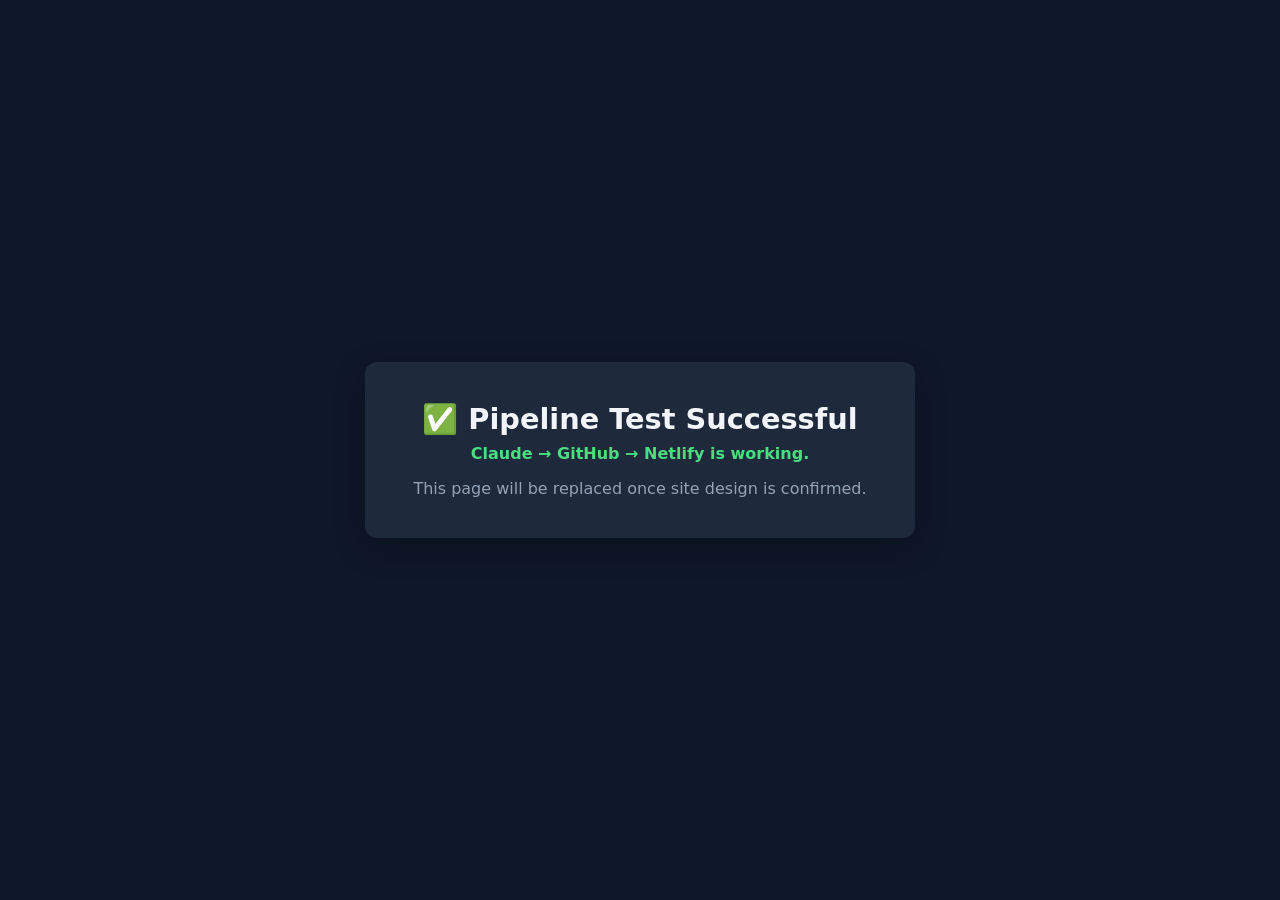
==== index.html @ cfba1f33 "Add pipeline test page" ====
<!DOCTYPE html>
<html lang="en">
<head>
  <meta charset="UTF-8">
  <meta name="viewport" content="width=device-width, initial-scale=1.0">
  <title>Teacher Resource Hub — Connection Test</title>
  <style>
    body {
      font-family: system-ui, -apple-system, sans-serif;
      background: #0f172a;
      color: #f1f5f9;
      display: flex;
      align-items: center;
      justify-content: center;
      height: 100vh;
      margin: 0;
      text-align: center;
    }
    .card {
      background: #1e293b;
      padding: 2.5rem 3rem;
      border-radius: 12px;
      box-shadow: 0 10px 30px rgba(0,0,0,0.3);
    }
    h1 { margin: 0 0 0.5rem; font-size: 1.8rem; }
    p { color: #94a3b8; margin: 0; }
    .status { color: #4ade80; font-weight: 600; }
  </style>
</head>
<body>
  <div class="card">
    <h1>✅ Pipeline Test Successful</h1>
    <p class="status">Claude → GitHub → Netlify is working.</p>
    <p style="margin-top: 1rem;">This page will be replaced once site design is confirmed.</p>
  </div>
</body>
</html>
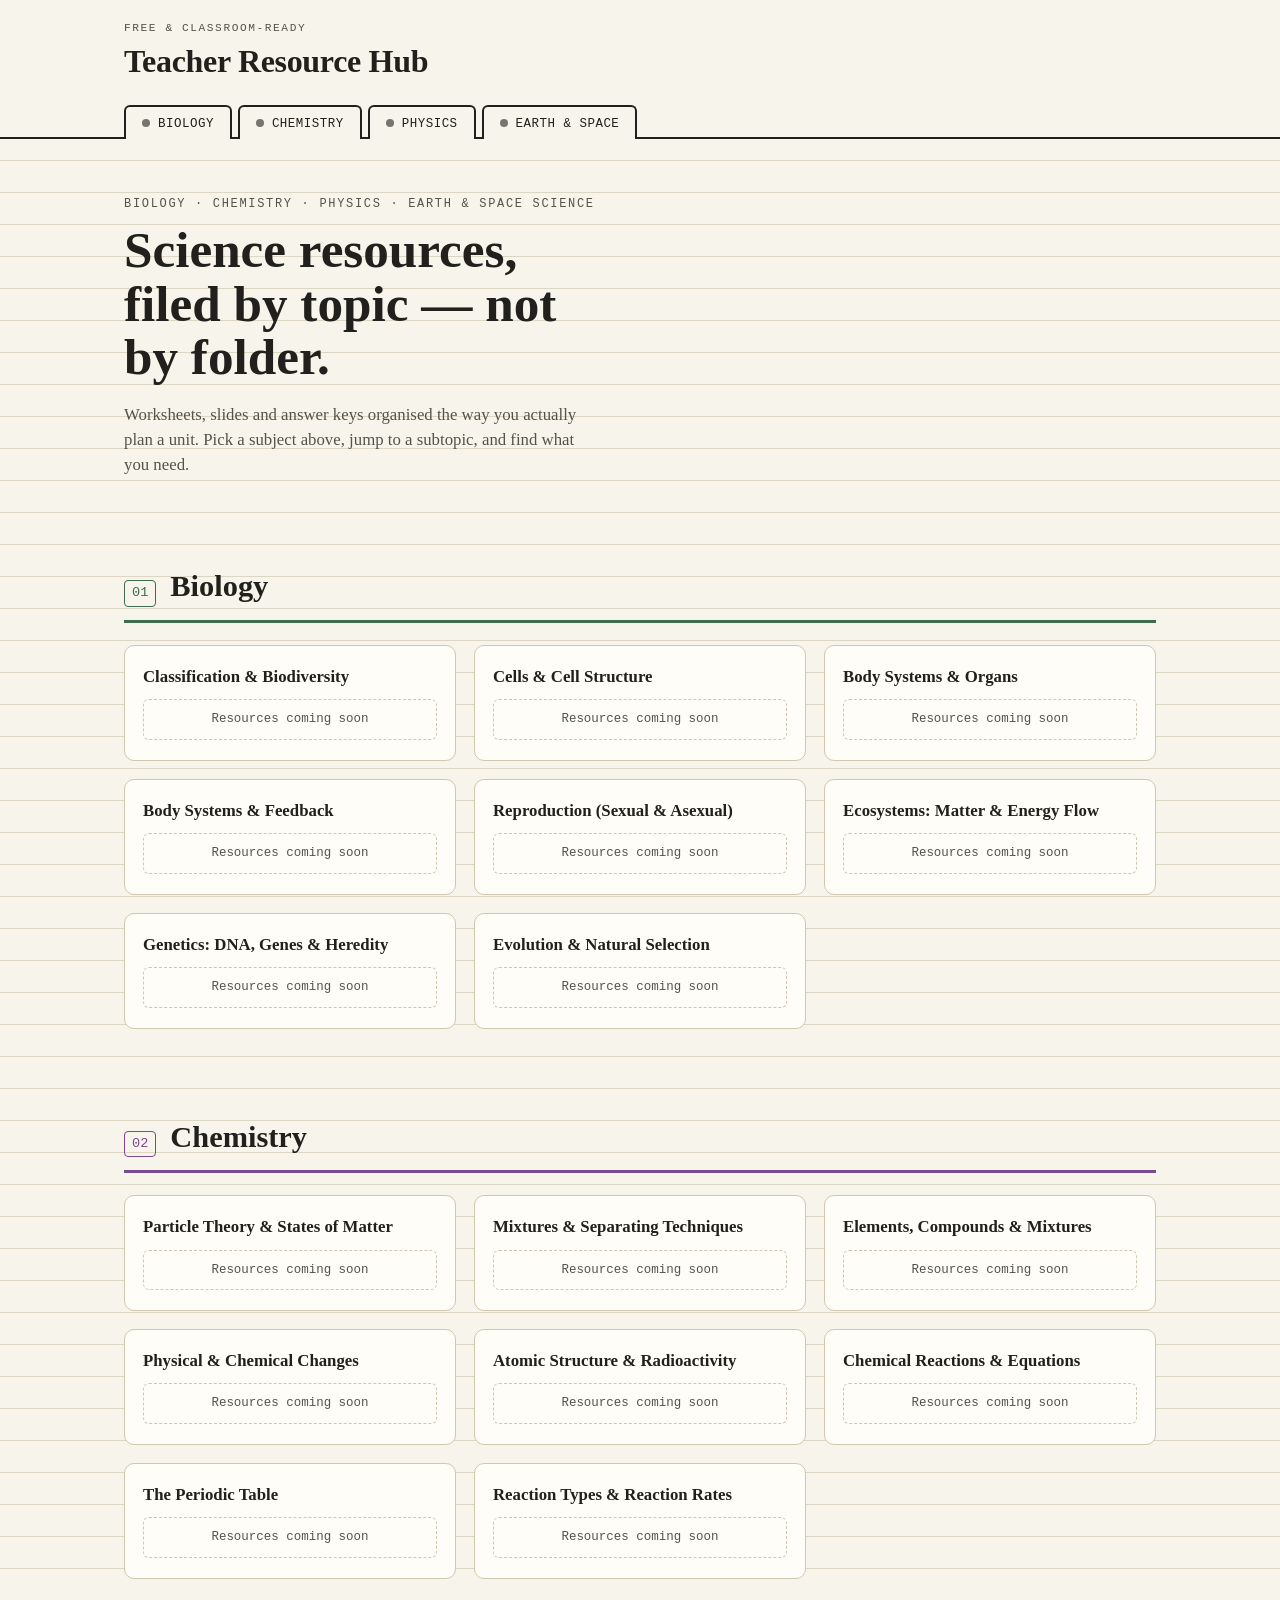
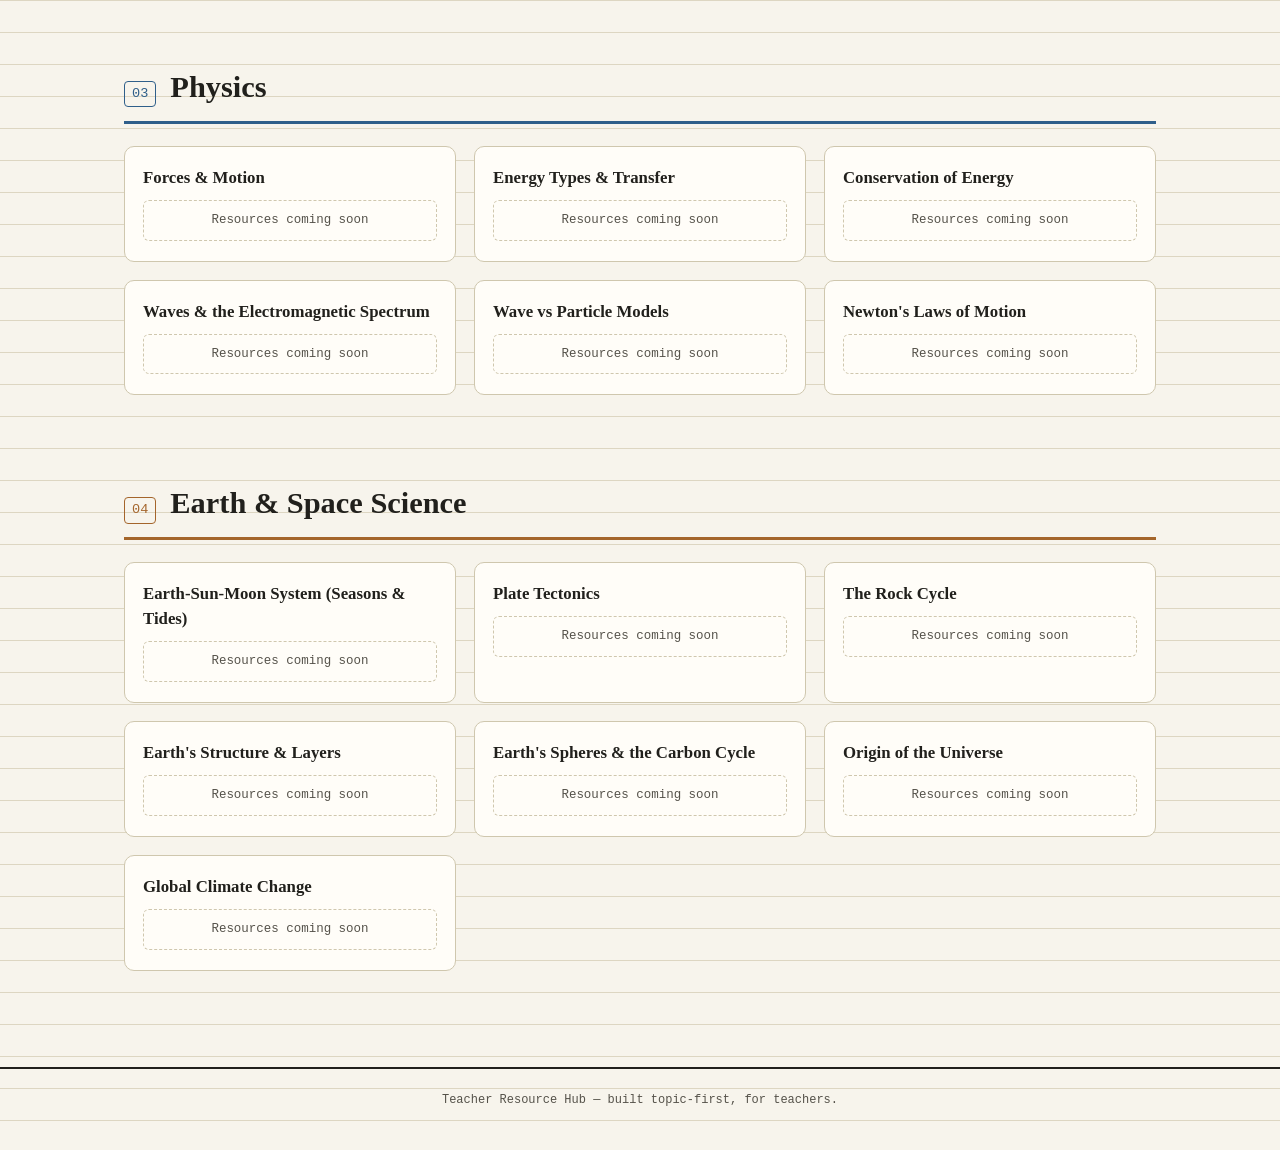
==== commit f3bcece4: "Site skeleton: subject nav + subtopic taxonomy" ====
--- a/index.html
+++ b/index.html
@@ -1,37 +1,451 @@
 <!DOCTYPE html>
 <html lang="en">
 <head>
-  <meta charset="UTF-8">
-  <meta name="viewport" content="width=device-width, initial-scale=1.0">
-  <title>Teacher Resource Hub — Connection Test</title>
-  <style>
-    body {
-      font-family: system-ui, -apple-system, sans-serif;
-      background: #0f172a;
-      color: #f1f5f9;
-      display: flex;
-      align-items: center;
-      justify-content: center;
-      height: 100vh;
-      margin: 0;
-      text-align: center;
-    }
-    .card {
-      background: #1e293b;
-      padding: 2.5rem 3rem;
-      border-radius: 12px;
-      box-shadow: 0 10px 30px rgba(0,0,0,0.3);
-    }
-    h1 { margin: 0 0 0.5rem; font-size: 1.8rem; }
-    p { color: #94a3b8; margin: 0; }
-    .status { color: #4ade80; font-weight: 600; }
-  </style>
+<meta charset="UTF-8">
+<meta name="viewport" content="width=device-width, initial-scale=1.0">
+<title>Teacher Resource Hub — Science</title>
+<meta name="description" content="Free, classroom-ready science resources organised by topic — Biology, Chemistry, Physics and Earth &amp; Space Science.">
+<style>
+
+  :root{
+    --paper: #f7f4ec;
+    --paper-line: #ddd6c2;
+    --ink: #21201c;
+    --ink-soft: #55524a;
+    --rule: #cfc7ae;
+
+    --bio: #3f6b4f;
+    --bio-tint: #e4ecdf;
+    --chem: #7a4a8f;
+    --chem-tint: #ece1f2;
+    --phys: #2f5f8a;
+    --phys-tint: #dfe9f2;
+    --earth: #a4652b;
+    --earth-tint: #f4e6d5;
+
+    --font-display: 'Source Serif 4', 'Iowan Old Style', Georgia, serif;
+    --font-body: 'Source Serif 4', Georgia, serif;
+    --font-mono: 'Space Mono', 'IBM Plex Mono', ui-monospace, monospace;
+  }
+
+  @import url('https://fonts.googleapis.com/css2?family=Source+Serif+4:opsz,wght@8..60,400;8..60,500;8..60,600;8..60,700&family=Space+Mono:wght@400;700&display=swap');
+
+  *{ box-sizing: border-box; }
+  html{ scroll-behavior: smooth; }
+
+  body{
+    margin:0;
+    background:
+      repeating-linear-gradient(var(--paper-line) 0 1px, transparent 1px 32px),
+      var(--paper);
+    color: var(--ink);
+    font-family: var(--font-body);
+    line-height: 1.5;
+  }
+
+  a{ color: inherit; }
+
+  /* ---------- header ---------- */
+  header.site{
+    position: sticky;
+    top: 0;
+    z-index: 50;
+    background: var(--paper);
+    border-bottom: 2px solid var(--ink);
+  }
+  .header-inner{
+    max-width: 1080px;
+    margin: 0 auto;
+    padding: 20px 24px 0;
+  }
+  .brand{
+    display:flex;
+    align-items: baseline;
+    justify-content: space-between;
+    gap: 16px;
+    flex-wrap: wrap;
+  }
+  .brand h1{
+    font-family: var(--font-display);
+    font-weight: 700;
+    font-size: clamp(1.5rem, 3vw, 2rem);
+    margin: 0;
+    letter-spacing: -0.01em;
+  }
+  .brand .kicker{
+    font-family: var(--font-mono);
+    font-size: 0.7rem;
+    letter-spacing: 0.14em;
+    text-transform: uppercase;
+    color: var(--ink-soft);
+  }
+
+  /* subject tabs — the signature element */
+  nav.subjects{
+    max-width: 1080px;
+    margin: 18px auto 0;
+    padding: 0 24px;
+    display: flex;
+    gap: 6px;
+    flex-wrap: wrap;
+  }
+  .tab{
+    font-family: var(--font-mono);
+    font-size: 0.78rem;
+    letter-spacing: 0.04em;
+    text-transform: uppercase;
+    border: 2px solid var(--ink);
+    border-bottom: none;
+    background: var(--paper);
+    color: var(--ink);
+    padding: 10px 16px 8px;
+    cursor: pointer;
+    border-radius: 6px 6px 0 0;
+    position: relative;
+    top: 2px;
+    transition: transform .15s ease, background .15s ease;
+  }
+  .tab:hover{ transform: translateY(-2px); }
+  .tab[aria-expanded="true"]{
+    background: var(--ink);
+    color: var(--paper);
+  }
+  .tab.bio[aria-expanded="true"]{ background: var(--bio); border-color: var(--bio); }
+  .tab.chem[aria-expanded="true"]{ background: var(--chem); border-color: var(--chem); }
+  .tab.phys[aria-expanded="true"]{ background: var(--phys); border-color: var(--phys); }
+  .tab.earth[aria-expanded="true"]{ background: var(--earth); border-color: var(--earth); }
+
+  .tab .dot{
+    display:inline-block;
+    width: 8px; height: 8px;
+    border-radius: 50%;
+    margin-right: 8px;
+    background: currentColor;
+    opacity: .6;
+  }
+
+  /* dropdown panels */
+  .panel{
+    display: none;
+    border-top: 2px solid var(--ink);
+    background: var(--paper);
+  }
+  .panel.open{ display: block; }
+  .panel-inner{
+    max-width: 1080px;
+    margin: 0 auto;
+    padding: 18px 24px 26px;
+  }
+  .subtopic-links{
+    display: flex;
+    flex-wrap: wrap;
+    gap: 8px 10px;
+    list-style: none;
+    margin: 0;
+    padding: 0;
+  }
+  .subtopic-links a{
+    display: inline-block;
+    text-decoration: none;
+    font-size: 0.92rem;
+    padding: 6px 12px;
+    border: 1px solid var(--rule);
+    border-radius: 999px;
+    background: #fff;
+  }
+  .subtopic-links a:hover{ border-color: var(--ink); }
+
+  /* ---------- hero ---------- */
+  .hero{
+    max-width: 1080px;
+    margin: 0 auto;
+    padding: 56px 24px 40px;
+  }
+  .hero .eyebrow{
+    font-family: var(--font-mono);
+    font-size: 0.75rem;
+    letter-spacing: 0.14em;
+    text-transform: uppercase;
+    color: var(--ink-soft);
+    margin-bottom: 10px;
+  }
+  .hero h2{
+    font-family: var(--font-display);
+    font-weight: 600;
+    font-size: clamp(2rem, 5vw, 3.2rem);
+    line-height: 1.05;
+    margin: 0 0 18px;
+    max-width: 18ch;
+  }
+  .hero p{
+    max-width: 56ch;
+    color: var(--ink-soft);
+    font-size: 1.05rem;
+  }
+
+  /* ---------- subject sections ---------- */
+  section.subject{
+    max-width: 1080px;
+    margin: 0 auto;
+    padding: 30px 24px 10px;
+    scroll-margin-top: 140px;
+  }
+  .subject-head{
+    display:flex;
+    align-items: baseline;
+    gap: 14px;
+    border-bottom: 3px solid var(--line-color, var(--ink));
+    padding-bottom: 10px;
+    margin-bottom: 22px;
+  }
+  .subject-head .index{
+    font-family: var(--font-mono);
+    font-size: 0.85rem;
+    color: var(--line-color, var(--ink));
+    border: 1px solid var(--line-color, var(--ink));
+    border-radius: 4px;
+    padding: 2px 7px;
+  }
+  .subject-head h3{
+    font-family: var(--font-display);
+    font-size: 1.9rem;
+    margin: 0;
+  }
+
+  #biology .subject-head{ --line-color: var(--bio); }
+  #chemistry .subject-head{ --line-color: var(--chem); }
+  #physics .subject-head{ --line-color: var(--phys); }
+  #earth-space .subject-head{ --line-color: var(--earth); }
+
+  .subtopic-grid{
+    display: grid;
+    grid-template-columns: repeat(auto-fill, minmax(260px, 1fr));
+    gap: 18px;
+    margin-bottom: 46px;
+  }
+  .subtopic-card{
+    scroll-margin-top: 140px;
+    border: 1px solid var(--rule);
+    border-radius: 10px;
+    background: #fffdf8;
+    padding: 18px 18px 20px;
+  }
+  .subtopic-card h4{
+    font-family: var(--font-body);
+    font-weight: 600;
+    font-size: 1.05rem;
+    margin: 0 0 10px;
+  }
+  .empty-state{
+    font-family: var(--font-mono);
+    font-size: 0.78rem;
+    color: var(--ink-soft);
+    border: 1px dashed var(--rule);
+    border-radius: 6px;
+    padding: 10px 12px;
+    text-align: center;
+  }
+
+  /* ---------- footer ---------- */
+  footer{
+    border-top: 2px solid var(--ink);
+    margin-top: 40px;
+    padding: 22px 24px 40px;
+    text-align: center;
+    font-family: var(--font-mono);
+    font-size: 0.75rem;
+    color: var(--ink-soft);
+  }
+
+  @media (prefers-reduced-motion: reduce){
+    html{ scroll-behavior: auto; }
+    .tab, .tab:hover{ transition: none; transform: none; }
+  }
+</style>
 </head>
 <body>
-  <div class="card">
-    <h1>✅ Pipeline Test Successful</h1>
-    <p class="status">Claude → GitHub → Netlify is working.</p>
-    <p style="margin-top: 1rem;">This page will be replaced once site design is confirmed.</p>
-  </div>
+
+<header class="site">
+  <div class="header-inner">
+    <div class="brand">
+      <div>
+        <div class="kicker">Free & classroom-ready</div>
+        <h1>Teacher Resource Hub</h1>
+      </div>
+    </div>
+  </div>
+
+  <nav class="subjects" aria-label="Subjects">
+    <button class="tab bio" aria-expanded="false" aria-controls="panel-biology" data-panel="panel-biology">
+      <span class="dot"></span>Biology
+    </button>
+    <button class="tab chem" aria-expanded="false" aria-controls="panel-chemistry" data-panel="panel-chemistry">
+      <span class="dot"></span>Chemistry
+    </button>
+    <button class="tab phys" aria-expanded="false" aria-controls="panel-physics" data-panel="panel-physics">
+      <span class="dot"></span>Physics
+    </button>
+    <button class="tab earth" aria-expanded="false" aria-controls="panel-earth-space" data-panel="panel-earth-space">
+      <span class="dot"></span>Earth &amp; Space
+    </button>
+  </nav>
+
+  <div class="panel" id="panel-biology">
+    <div class="panel-inner">
+      <ul class="subtopic-links">
+        <li><a href="#bio-classification">Classification &amp; Biodiversity</a></li>
+        <li><a href="#bio-cells">Cells &amp; Cell Structure</a></li>
+        <li><a href="#bio-body-organs">Body Systems &amp; Organs</a></li>
+        <li><a href="#bio-body-feedback">Body Systems &amp; Feedback</a></li>
+        <li><a href="#bio-reproduction">Reproduction (Sexual &amp; Asexual)</a></li>
+        <li><a href="#bio-ecosystems">Ecosystems: Matter &amp; Energy Flow</a></li>
+        <li><a href="#bio-genetics">Genetics: DNA, Genes &amp; Heredity</a></li>
+        <li><a href="#bio-evolution">Evolution &amp; Natural Selection</a></li>
+      </ul>
+    </div>
+  </div>
+
+  <div class="panel" id="panel-chemistry">
+    <div class="panel-inner">
+      <ul class="subtopic-links">
+        <li><a href="#chem-particle-theory">Particle Theory &amp; States of Matter</a></li>
+        <li><a href="#chem-mixtures">Mixtures &amp; Separating Techniques</a></li>
+        <li><a href="#chem-elements-compounds">Elements, Compounds &amp; Mixtures</a></li>
+        <li><a href="#chem-changes">Physical &amp; Chemical Changes</a></li>
+        <li><a href="#chem-atomic-structure">Atomic Structure &amp; Radioactivity</a></li>
+        <li><a href="#chem-reactions">Chemical Reactions &amp; Equations</a></li>
+        <li><a href="#chem-periodic-table">The Periodic Table</a></li>
+        <li><a href="#chem-reaction-types">Reaction Types &amp; Reaction Rates</a></li>
+      </ul>
+    </div>
+  </div>
+
+  <div class="panel" id="panel-physics">
+    <div class="panel-inner">
+      <ul class="subtopic-links">
+        <li><a href="#phys-forces-motion">Forces &amp; Motion</a></li>
+        <li><a href="#phys-energy-transfer">Energy Types &amp; Transfer</a></li>
+        <li><a href="#phys-energy-conservation">Conservation of Energy</a></li>
+        <li><a href="#phys-ems">Waves &amp; the Electromagnetic Spectrum</a></li>
+        <li><a href="#phys-wave-particle">Wave vs Particle Models</a></li>
+        <li><a href="#phys-newtons-laws">Newton's Laws of Motion</a></li>
+      </ul>
+    </div>
+  </div>
+
+  <div class="panel" id="panel-earth-space">
+    <div class="panel-inner">
+      <ul class="subtopic-links">
+        <li><a href="#earth-sun-moon">Earth-Sun-Moon System (Seasons &amp; Tides)</a></li>
+        <li><a href="#earth-tectonics">Plate Tectonics</a></li>
+        <li><a href="#earth-rock-cycle">The Rock Cycle</a></li>
+        <li><a href="#earth-structure">Earth's Structure &amp; Layers</a></li>
+        <li><a href="#earth-spheres-carbon">Earth's Spheres &amp; the Carbon Cycle</a></li>
+        <li><a href="#earth-universe">Origin of the Universe</a></li>
+        <li><a href="#earth-climate">Global Climate Change</a></li>
+      </ul>
+    </div>
+  </div>
+</header>
+
+<div class="hero">
+  <div class="eyebrow">Biology · Chemistry · Physics · Earth &amp; Space Science</div>
+  <h2>Science resources, filed by topic — not by folder.</h2>
+  <p>Worksheets, slides and answer keys organised the way you actually plan a unit. Pick a subject above, jump to a subtopic, and find what you need.</p>
+</div>
+
+<section class="subject" id="biology">
+  <div class="subject-head"><span class="index">01</span><h3>Biology</h3></div>
+  <div class="subtopic-grid">
+    <div class="subtopic-card" id="bio-classification"><h4>Classification &amp; Biodiversity</h4><div class="empty-state">Resources coming soon</div></div>
+    <div class="subtopic-card" id="bio-cells"><h4>Cells &amp; Cell Structure</h4><div class="empty-state">Resources coming soon</div></div>
+    <div class="subtopic-card" id="bio-body-organs"><h4>Body Systems &amp; Organs</h4><div class="empty-state">Resources coming soon</div></div>
+    <div class="subtopic-card" id="bio-body-feedback"><h4>Body Systems &amp; Feedback</h4><div class="empty-state">Resources coming soon</div></div>
+    <div class="subtopic-card" id="bio-reproduction"><h4>Reproduction (Sexual &amp; Asexual)</h4><div class="empty-state">Resources coming soon</div></div>
+    <div class="subtopic-card" id="bio-ecosystems"><h4>Ecosystems: Matter &amp; Energy Flow</h4><div class="empty-state">Resources coming soon</div></div>
+    <div class="subtopic-card" id="bio-genetics"><h4>Genetics: DNA, Genes &amp; Heredity</h4><div class="empty-state">Resources coming soon</div></div>
+    <div class="subtopic-card" id="bio-evolution"><h4>Evolution &amp; Natural Selection</h4><div class="empty-state">Resources coming soon</div></div>
+  </div>
+</section>
+
+<section class="subject" id="chemistry">
+  <div class="subject-head"><span class="index">02</span><h3>Chemistry</h3></div>
+  <div class="subtopic-grid">
+    <div class="subtopic-card" id="chem-particle-theory"><h4>Particle Theory &amp; States of Matter</h4><div class="empty-state">Resources coming soon</div></div>
+    <div class="subtopic-card" id="chem-mixtures"><h4>Mixtures &amp; Separating Techniques</h4><div class="empty-state">Resources coming soon</div></div>
+    <div class="subtopic-card" id="chem-elements-compounds"><h4>Elements, Compounds &amp; Mixtures</h4><div class="empty-state">Resources coming soon</div></div>
+    <div class="subtopic-card" id="chem-changes"><h4>Physical &amp; Chemical Changes</h4><div class="empty-state">Resources coming soon</div></div>
+    <div class="subtopic-card" id="chem-atomic-structure"><h4>Atomic Structure &amp; Radioactivity</h4><div class="empty-state">Resources coming soon</div></div>
+    <div class="subtopic-card" id="chem-reactions"><h4>Chemical Reactions &amp; Equations</h4><div class="empty-state">Resources coming soon</div></div>
+    <div class="subtopic-card" id="chem-periodic-table"><h4>The Periodic Table</h4><div class="empty-state">Resources coming soon</div></div>
+    <div class="subtopic-card" id="chem-reaction-types"><h4>Reaction Types &amp; Reaction Rates</h4><div class="empty-state">Resources coming soon</div></div>
+  </div>
+</section>
+
+<section class="subject" id="physics">
+  <div class="subject-head"><span class="index">03</span><h3>Physics</h3></div>
+  <div class="subtopic-grid">
+    <div class="subtopic-card" id="phys-forces-motion"><h4>Forces &amp; Motion</h4><div class="empty-state">Resources coming soon</div></div>
+    <div class="subtopic-card" id="phys-energy-transfer"><h4>Energy Types &amp; Transfer</h4><div class="empty-state">Resources coming soon</div></div>
+    <div class="subtopic-card" id="phys-energy-conservation"><h4>Conservation of Energy</h4><div class="empty-state">Resources coming soon</div></div>
+    <div class="subtopic-card" id="phys-ems"><h4>Waves &amp; the Electromagnetic Spectrum</h4><div class="empty-state">Resources coming soon</div></div>
+    <div class="subtopic-card" id="phys-wave-particle"><h4>Wave vs Particle Models</h4><div class="empty-state">Resources coming soon</div></div>
+    <div class="subtopic-card" id="phys-newtons-laws"><h4>Newton's Laws of Motion</h4><div class="empty-state">Resources coming soon</div></div>
+  </div>
+</section>
+
+<section class="subject" id="earth-space">
+  <div class="subject-head"><span class="index">04</span><h3>Earth &amp; Space Science</h3></div>
+  <div class="subtopic-grid">
+    <div class="subtopic-card" id="earth-sun-moon"><h4>Earth-Sun-Moon System (Seasons &amp; Tides)</h4><div class="empty-state">Resources coming soon</div></div>
+    <div class="subtopic-card" id="earth-tectonics"><h4>Plate Tectonics</h4><div class="empty-state">Resources coming soon</div></div>
+    <div class="subtopic-card" id="earth-rock-cycle"><h4>The Rock Cycle</h4><div class="empty-state">Resources coming soon</div></div>
+    <div class="subtopic-card" id="earth-structure"><h4>Earth's Structure &amp; Layers</h4><div class="empty-state">Resources coming soon</div></div>
+    <div class="subtopic-card" id="earth-spheres-carbon"><h4>Earth's Spheres &amp; the Carbon Cycle</h4><div class="empty-state">Resources coming soon</div></div>
+    <div class="subtopic-card" id="earth-universe"><h4>Origin of the Universe</h4><div class="empty-state">Resources coming soon</div></div>
+    <div class="subtopic-card" id="earth-climate"><h4>Global Climate Change</h4><div class="empty-state">Resources coming soon</div></div>
+  </div>
+</section>
+
+<footer>
+  Teacher Resource Hub — built topic-first, for teachers.
+</footer>
+
+<script>
+  const tabs = document.querySelectorAll('.tab');
+  tabs.forEach(tab => {
+    tab.addEventListener('click', () => {
+      const panelId = tab.getAttribute('data-panel');
+      const panel = document.getElementById(panelId);
+      const isOpen = panel.classList.contains('open');
+
+      // close all
+      document.querySelectorAll('.panel').forEach(p => p.classList.remove('open'));
+      tabs.forEach(t => t.setAttribute('aria-expanded', 'false'));
+
+      if (!isOpen){
+        panel.classList.add('open');
+        tab.setAttribute('aria-expanded', 'true');
+      }
+    });
+  });
+
+  // close panel after clicking a subtopic link (jump to section)
+  document.querySelectorAll('.subtopic-links a').forEach(link => {
+    link.addEventListener('click', () => {
+      document.querySelectorAll('.panel').forEach(p => p.classList.remove('open'));
+      tabs.forEach(t => t.setAttribute('aria-expanded', 'false'));
+    });
+  });
+
+  // click outside to close
+  document.addEventListener('click', (e) => {
+    if (!e.target.closest('nav.subjects') && !e.target.closest('.panel')){
+      document.querySelectorAll('.panel').forEach(p => p.classList.remove('open'));
+      tabs.forEach(t => t.setAttribute('aria-expanded', 'false'));
+    }
+  });
+</script>
+
 </body>
 </html>
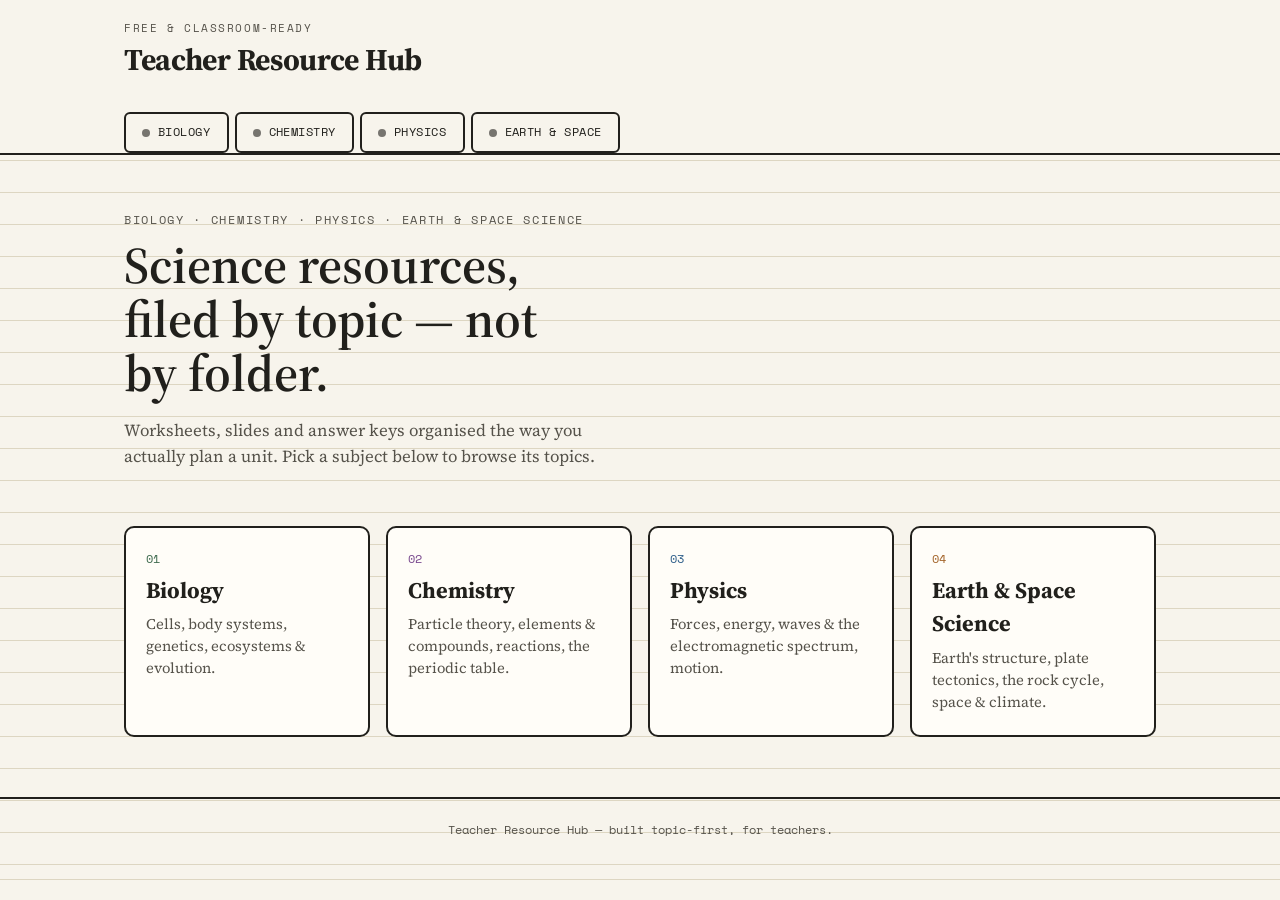
==== commit 80e546d0: "Homepage: link to subject pages instead of inline sections" ====
--- a/index.html
+++ b/index.html
@@ -5,447 +5,59 @@
 <meta name="viewport" content="width=device-width, initial-scale=1.0">
 <title>Teacher Resource Hub — Science</title>
 <meta name="description" content="Free, classroom-ready science resources organised by topic — Biology, Chemistry, Physics and Earth &amp; Space Science.">
-<style>
-
-  :root{
-    --paper: #f7f4ec;
-    --paper-line: #ddd6c2;
-    --ink: #21201c;
-    --ink-soft: #55524a;
-    --rule: #cfc7ae;
-
-    --bio: #3f6b4f;
-    --bio-tint: #e4ecdf;
-    --chem: #7a4a8f;
-    --chem-tint: #ece1f2;
-    --phys: #2f5f8a;
-    --phys-tint: #dfe9f2;
-    --earth: #a4652b;
-    --earth-tint: #f4e6d5;
-
-    --font-display: 'Source Serif 4', 'Iowan Old Style', Georgia, serif;
-    --font-body: 'Source Serif 4', Georgia, serif;
-    --font-mono: 'Space Mono', 'IBM Plex Mono', ui-monospace, monospace;
-  }
-
-  @import url('https://fonts.googleapis.com/css2?family=Source+Serif+4:opsz,wght@8..60,400;8..60,500;8..60,600;8..60,700&family=Space+Mono:wght@400;700&display=swap');
-
-  *{ box-sizing: border-box; }
-  html{ scroll-behavior: smooth; }
-
-  body{
-    margin:0;
-    background:
-      repeating-linear-gradient(var(--paper-line) 0 1px, transparent 1px 32px),
-      var(--paper);
-    color: var(--ink);
-    font-family: var(--font-body);
-    line-height: 1.5;
-  }
-
-  a{ color: inherit; }
-
-  /* ---------- header ---------- */
-  header.site{
-    position: sticky;
-    top: 0;
-    z-index: 50;
-    background: var(--paper);
-    border-bottom: 2px solid var(--ink);
-  }
-  .header-inner{
-    max-width: 1080px;
-    margin: 0 auto;
-    padding: 20px 24px 0;
-  }
-  .brand{
-    display:flex;
-    align-items: baseline;
-    justify-content: space-between;
-    gap: 16px;
-    flex-wrap: wrap;
-  }
-  .brand h1{
-    font-family: var(--font-display);
-    font-weight: 700;
-    font-size: clamp(1.5rem, 3vw, 2rem);
-    margin: 0;
-    letter-spacing: -0.01em;
-  }
-  .brand .kicker{
-    font-family: var(--font-mono);
-    font-size: 0.7rem;
-    letter-spacing: 0.14em;
-    text-transform: uppercase;
-    color: var(--ink-soft);
-  }
-
-  /* subject tabs — the signature element */
-  nav.subjects{
-    max-width: 1080px;
-    margin: 18px auto 0;
-    padding: 0 24px;
-    display: flex;
-    gap: 6px;
-    flex-wrap: wrap;
-  }
-  .tab{
-    font-family: var(--font-mono);
-    font-size: 0.78rem;
-    letter-spacing: 0.04em;
-    text-transform: uppercase;
-    border: 2px solid var(--ink);
-    border-bottom: none;
-    background: var(--paper);
-    color: var(--ink);
-    padding: 10px 16px 8px;
-    cursor: pointer;
-    border-radius: 6px 6px 0 0;
-    position: relative;
-    top: 2px;
-    transition: transform .15s ease, background .15s ease;
-  }
-  .tab:hover{ transform: translateY(-2px); }
-  .tab[aria-expanded="true"]{
-    background: var(--ink);
-    color: var(--paper);
-  }
-  .tab.bio[aria-expanded="true"]{ background: var(--bio); border-color: var(--bio); }
-  .tab.chem[aria-expanded="true"]{ background: var(--chem); border-color: var(--chem); }
-  .tab.phys[aria-expanded="true"]{ background: var(--phys); border-color: var(--phys); }
-  .tab.earth[aria-expanded="true"]{ background: var(--earth); border-color: var(--earth); }
-
-  .tab .dot{
-    display:inline-block;
-    width: 8px; height: 8px;
-    border-radius: 50%;
-    margin-right: 8px;
-    background: currentColor;
-    opacity: .6;
-  }
-
-  /* dropdown panels */
-  .panel{
-    display: none;
-    border-top: 2px solid var(--ink);
-    background: var(--paper);
-  }
-  .panel.open{ display: block; }
-  .panel-inner{
-    max-width: 1080px;
-    margin: 0 auto;
-    padding: 18px 24px 26px;
-  }
-  .subtopic-links{
-    display: flex;
-    flex-wrap: wrap;
-    gap: 8px 10px;
-    list-style: none;
-    margin: 0;
-    padding: 0;
-  }
-  .subtopic-links a{
-    display: inline-block;
-    text-decoration: none;
-    font-size: 0.92rem;
-    padding: 6px 12px;
-    border: 1px solid var(--rule);
-    border-radius: 999px;
-    background: #fff;
-  }
-  .subtopic-links a:hover{ border-color: var(--ink); }
-
-  /* ---------- hero ---------- */
-  .hero{
-    max-width: 1080px;
-    margin: 0 auto;
-    padding: 56px 24px 40px;
-  }
-  .hero .eyebrow{
-    font-family: var(--font-mono);
-    font-size: 0.75rem;
-    letter-spacing: 0.14em;
-    text-transform: uppercase;
-    color: var(--ink-soft);
-    margin-bottom: 10px;
-  }
-  .hero h2{
-    font-family: var(--font-display);
-    font-weight: 600;
-    font-size: clamp(2rem, 5vw, 3.2rem);
-    line-height: 1.05;
-    margin: 0 0 18px;
-    max-width: 18ch;
-  }
-  .hero p{
-    max-width: 56ch;
-    color: var(--ink-soft);
-    font-size: 1.05rem;
-  }
-
-  /* ---------- subject sections ---------- */
-  section.subject{
-    max-width: 1080px;
-    margin: 0 auto;
-    padding: 30px 24px 10px;
-    scroll-margin-top: 140px;
-  }
-  .subject-head{
-    display:flex;
-    align-items: baseline;
-    gap: 14px;
-    border-bottom: 3px solid var(--line-color, var(--ink));
-    padding-bottom: 10px;
-    margin-bottom: 22px;
-  }
-  .subject-head .index{
-    font-family: var(--font-mono);
-    font-size: 0.85rem;
-    color: var(--line-color, var(--ink));
-    border: 1px solid var(--line-color, var(--ink));
-    border-radius: 4px;
-    padding: 2px 7px;
-  }
-  .subject-head h3{
-    font-family: var(--font-display);
-    font-size: 1.9rem;
-    margin: 0;
-  }
-
-  #biology .subject-head{ --line-color: var(--bio); }
-  #chemistry .subject-head{ --line-color: var(--chem); }
-  #physics .subject-head{ --line-color: var(--phys); }
-  #earth-space .subject-head{ --line-color: var(--earth); }
-
-  .subtopic-grid{
-    display: grid;
-    grid-template-columns: repeat(auto-fill, minmax(260px, 1fr));
-    gap: 18px;
-    margin-bottom: 46px;
-  }
-  .subtopic-card{
-    scroll-margin-top: 140px;
-    border: 1px solid var(--rule);
-    border-radius: 10px;
-    background: #fffdf8;
-    padding: 18px 18px 20px;
-  }
-  .subtopic-card h4{
-    font-family: var(--font-body);
-    font-weight: 600;
-    font-size: 1.05rem;
-    margin: 0 0 10px;
-  }
-  .empty-state{
-    font-family: var(--font-mono);
-    font-size: 0.78rem;
-    color: var(--ink-soft);
-    border: 1px dashed var(--rule);
-    border-radius: 6px;
-    padding: 10px 12px;
-    text-align: center;
-  }
-
-  /* ---------- footer ---------- */
-  footer{
-    border-top: 2px solid var(--ink);
-    margin-top: 40px;
-    padding: 22px 24px 40px;
-    text-align: center;
-    font-family: var(--font-mono);
-    font-size: 0.75rem;
-    color: var(--ink-soft);
-  }
-
-  @media (prefers-reduced-motion: reduce){
-    html{ scroll-behavior: auto; }
-    .tab, .tab:hover{ transition: none; transform: none; }
-  }
-</style>
+<link rel="stylesheet" href="styles.css">
 </head>
 <body>
 
 <header class="site">
   <div class="header-inner">
     <div class="brand">
-      <div>
+      <a class="brand-link" href="index.html">
         <div class="kicker">Free & classroom-ready</div>
         <h1>Teacher Resource Hub</h1>
-      </div>
+      </a>
     </div>
   </div>
-
   <nav class="subjects" aria-label="Subjects">
-    <button class="tab bio" aria-expanded="false" aria-controls="panel-biology" data-panel="panel-biology">
-      <span class="dot"></span>Biology
-    </button>
-    <button class="tab chem" aria-expanded="false" aria-controls="panel-chemistry" data-panel="panel-chemistry">
-      <span class="dot"></span>Chemistry
-    </button>
-    <button class="tab phys" aria-expanded="false" aria-controls="panel-physics" data-panel="panel-physics">
-      <span class="dot"></span>Physics
-    </button>
-    <button class="tab earth" aria-expanded="false" aria-controls="panel-earth-space" data-panel="panel-earth-space">
-      <span class="dot"></span>Earth &amp; Space
-    </button>
+    <a class="tab bio" href="biology.html"><span class="dot"></span>Biology</a>
+    <a class="tab chem" href="chemistry.html"><span class="dot"></span>Chemistry</a>
+    <a class="tab phys" href="physics.html"><span class="dot"></span>Physics</a>
+    <a class="tab earth" href="earth-space.html"><span class="dot"></span>Earth &amp; Space</a>
   </nav>
-
-  <div class="panel" id="panel-biology">
-    <div class="panel-inner">
-      <ul class="subtopic-links">
-        <li><a href="#bio-classification">Classification &amp; Biodiversity</a></li>
-        <li><a href="#bio-cells">Cells &amp; Cell Structure</a></li>
-        <li><a href="#bio-body-organs">Body Systems &amp; Organs</a></li>
-        <li><a href="#bio-body-feedback">Body Systems &amp; Feedback</a></li>
-        <li><a href="#bio-reproduction">Reproduction (Sexual &amp; Asexual)</a></li>
-        <li><a href="#bio-ecosystems">Ecosystems: Matter &amp; Energy Flow</a></li>
-        <li><a href="#bio-genetics">Genetics: DNA, Genes &amp; Heredity</a></li>
-        <li><a href="#bio-evolution">Evolution &amp; Natural Selection</a></li>
-      </ul>
-    </div>
-  </div>
-
-  <div class="panel" id="panel-chemistry">
-    <div class="panel-inner">
-      <ul class="subtopic-links">
-        <li><a href="#chem-particle-theory">Particle Theory &amp; States of Matter</a></li>
-        <li><a href="#chem-mixtures">Mixtures &amp; Separating Techniques</a></li>
-        <li><a href="#chem-elements-compounds">Elements, Compounds &amp; Mixtures</a></li>
-        <li><a href="#chem-changes">Physical &amp; Chemical Changes</a></li>
-        <li><a href="#chem-atomic-structure">Atomic Structure &amp; Radioactivity</a></li>
-        <li><a href="#chem-reactions">Chemical Reactions &amp; Equations</a></li>
-        <li><a href="#chem-periodic-table">The Periodic Table</a></li>
-        <li><a href="#chem-reaction-types">Reaction Types &amp; Reaction Rates</a></li>
-      </ul>
-    </div>
-  </div>
-
-  <div class="panel" id="panel-physics">
-    <div class="panel-inner">
-      <ul class="subtopic-links">
-        <li><a href="#phys-forces-motion">Forces &amp; Motion</a></li>
-        <li><a href="#phys-energy-transfer">Energy Types &amp; Transfer</a></li>
-        <li><a href="#phys-energy-conservation">Conservation of Energy</a></li>
-        <li><a href="#phys-ems">Waves &amp; the Electromagnetic Spectrum</a></li>
-        <li><a href="#phys-wave-particle">Wave vs Particle Models</a></li>
-        <li><a href="#phys-newtons-laws">Newton's Laws of Motion</a></li>
-      </ul>
-    </div>
-  </div>
-
-  <div class="panel" id="panel-earth-space">
-    <div class="panel-inner">
-      <ul class="subtopic-links">
-        <li><a href="#earth-sun-moon">Earth-Sun-Moon System (Seasons &amp; Tides)</a></li>
-        <li><a href="#earth-tectonics">Plate Tectonics</a></li>
-        <li><a href="#earth-rock-cycle">The Rock Cycle</a></li>
-        <li><a href="#earth-structure">Earth's Structure &amp; Layers</a></li>
-        <li><a href="#earth-spheres-carbon">Earth's Spheres &amp; the Carbon Cycle</a></li>
-        <li><a href="#earth-universe">Origin of the Universe</a></li>
-        <li><a href="#earth-climate">Global Climate Change</a></li>
-      </ul>
-    </div>
-  </div>
 </header>
 
 <div class="hero">
   <div class="eyebrow">Biology · Chemistry · Physics · Earth &amp; Space Science</div>
   <h2>Science resources, filed by topic — not by folder.</h2>
-  <p>Worksheets, slides and answer keys organised the way you actually plan a unit. Pick a subject above, jump to a subtopic, and find what you need.</p>
+  <p>Worksheets, slides and answer keys organised the way you actually plan a unit. Pick a subject below to browse its topics.</p>
 </div>
 
-<section class="subject" id="biology">
-  <div class="subject-head"><span class="index">01</span><h3>Biology</h3></div>
-  <div class="subtopic-grid">
-    <div class="subtopic-card" id="bio-classification"><h4>Classification &amp; Biodiversity</h4><div class="empty-state">Resources coming soon</div></div>
-    <div class="subtopic-card" id="bio-cells"><h4>Cells &amp; Cell Structure</h4><div class="empty-state">Resources coming soon</div></div>
-    <div class="subtopic-card" id="bio-body-organs"><h4>Body Systems &amp; Organs</h4><div class="empty-state">Resources coming soon</div></div>
-    <div class="subtopic-card" id="bio-body-feedback"><h4>Body Systems &amp; Feedback</h4><div class="empty-state">Resources coming soon</div></div>
-    <div class="subtopic-card" id="bio-reproduction"><h4>Reproduction (Sexual &amp; Asexual)</h4><div class="empty-state">Resources coming soon</div></div>
-    <div class="subtopic-card" id="bio-ecosystems"><h4>Ecosystems: Matter &amp; Energy Flow</h4><div class="empty-state">Resources coming soon</div></div>
-    <div class="subtopic-card" id="bio-genetics"><h4>Genetics: DNA, Genes &amp; Heredity</h4><div class="empty-state">Resources coming soon</div></div>
-    <div class="subtopic-card" id="bio-evolution"><h4>Evolution &amp; Natural Selection</h4><div class="empty-state">Resources coming soon</div></div>
-  </div>
-</section>
-
-<section class="subject" id="chemistry">
-  <div class="subject-head"><span class="index">02</span><h3>Chemistry</h3></div>
-  <div class="subtopic-grid">
-    <div class="subtopic-card" id="chem-particle-theory"><h4>Particle Theory &amp; States of Matter</h4><div class="empty-state">Resources coming soon</div></div>
-    <div class="subtopic-card" id="chem-mixtures"><h4>Mixtures &amp; Separating Techniques</h4><div class="empty-state">Resources coming soon</div></div>
-    <div class="subtopic-card" id="chem-elements-compounds"><h4>Elements, Compounds &amp; Mixtures</h4><div class="empty-state">Resources coming soon</div></div>
-    <div class="subtopic-card" id="chem-changes"><h4>Physical &amp; Chemical Changes</h4><div class="empty-state">Resources coming soon</div></div>
-    <div class="subtopic-card" id="chem-atomic-structure"><h4>Atomic Structure &amp; Radioactivity</h4><div class="empty-state">Resources coming soon</div></div>
-    <div class="subtopic-card" id="chem-reactions"><h4>Chemical Reactions &amp; Equations</h4><div class="empty-state">Resources coming soon</div></div>
-    <div class="subtopic-card" id="chem-periodic-table"><h4>The Periodic Table</h4><div class="empty-state">Resources coming soon</div></div>
-    <div class="subtopic-card" id="chem-reaction-types"><h4>Reaction Types &amp; Reaction Rates</h4><div class="empty-state">Resources coming soon</div></div>
-  </div>
-</section>
-
-<section class="subject" id="physics">
-  <div class="subject-head"><span class="index">03</span><h3>Physics</h3></div>
-  <div class="subtopic-grid">
-    <div class="subtopic-card" id="phys-forces-motion"><h4>Forces &amp; Motion</h4><div class="empty-state">Resources coming soon</div></div>
-    <div class="subtopic-card" id="phys-energy-transfer"><h4>Energy Types &amp; Transfer</h4><div class="empty-state">Resources coming soon</div></div>
-    <div class="subtopic-card" id="phys-energy-conservation"><h4>Conservation of Energy</h4><div class="empty-state">Resources coming soon</div></div>
-    <div class="subtopic-card" id="phys-ems"><h4>Waves &amp; the Electromagnetic Spectrum</h4><div class="empty-state">Resources coming soon</div></div>
-    <div class="subtopic-card" id="phys-wave-particle"><h4>Wave vs Particle Models</h4><div class="empty-state">Resources coming soon</div></div>
-    <div class="subtopic-card" id="phys-newtons-laws"><h4>Newton's Laws of Motion</h4><div class="empty-state">Resources coming soon</div></div>
-  </div>
-</section>
-
-<section class="subject" id="earth-space">
-  <div class="subject-head"><span class="index">04</span><h3>Earth &amp; Space Science</h3></div>
-  <div class="subtopic-grid">
-    <div class="subtopic-card" id="earth-sun-moon"><h4>Earth-Sun-Moon System (Seasons &amp; Tides)</h4><div class="empty-state">Resources coming soon</div></div>
-    <div class="subtopic-card" id="earth-tectonics"><h4>Plate Tectonics</h4><div class="empty-state">Resources coming soon</div></div>
-    <div class="subtopic-card" id="earth-rock-cycle"><h4>The Rock Cycle</h4><div class="empty-state">Resources coming soon</div></div>
-    <div class="subtopic-card" id="earth-structure"><h4>Earth's Structure &amp; Layers</h4><div class="empty-state">Resources coming soon</div></div>
-    <div class="subtopic-card" id="earth-spheres-carbon"><h4>Earth's Spheres &amp; the Carbon Cycle</h4><div class="empty-state">Resources coming soon</div></div>
-    <div class="subtopic-card" id="earth-universe"><h4>Origin of the Universe</h4><div class="empty-state">Resources coming soon</div></div>
-    <div class="subtopic-card" id="earth-climate"><h4>Global Climate Change</h4><div class="empty-state">Resources coming soon</div></div>
-  </div>
-</section>
+<div class="subject-tiles">
+  <a class="subject-tile bio" href="biology.html">
+    <div class="index">01</div>
+    <h3>Biology</h3>
+    <p>Cells, body systems, genetics, ecosystems &amp; evolution.</p>
+  </a>
+  <a class="subject-tile chem" href="chemistry.html">
+    <div class="index">02</div>
+    <h3>Chemistry</h3>
+    <p>Particle theory, elements &amp; compounds, reactions, the periodic table.</p>
+  </a>
+  <a class="subject-tile phys" href="physics.html">
+    <div class="index">03</div>
+    <h3>Physics</h3>
+    <p>Forces, energy, waves &amp; the electromagnetic spectrum, motion.</p>
+  </a>
+  <a class="subject-tile earth" href="earth-space.html">
+    <div class="index">04</div>
+    <h3>Earth &amp; Space Science</h3>
+    <p>Earth's structure, plate tectonics, the rock cycle, space &amp; climate.</p>
+  </a>
+</div>
 
 <footer>
   Teacher Resource Hub — built topic-first, for teachers.
 </footer>
 
-<script>
-  const tabs = document.querySelectorAll('.tab');
-  tabs.forEach(tab => {
-    tab.addEventListener('click', () => {
-      const panelId = tab.getAttribute('data-panel');
-      const panel = document.getElementById(panelId);
-      const isOpen = panel.classList.contains('open');
-
-      // close all
-      document.querySelectorAll('.panel').forEach(p => p.classList.remove('open'));
-      tabs.forEach(t => t.setAttribute('aria-expanded', 'false'));
-
-      if (!isOpen){
-        panel.classList.add('open');
-        tab.setAttribute('aria-expanded', 'true');
-      }
-    });
-  });
-
-  // close panel after clicking a subtopic link (jump to section)
-  document.querySelectorAll('.subtopic-links a').forEach(link => {
-    link.addEventListener('click', () => {
-      document.querySelectorAll('.panel').forEach(p => p.classList.remove('open'));
-      tabs.forEach(t => t.setAttribute('aria-expanded', 'false'));
-    });
-  });
-
-  // click outside to close
-  document.addEventListener('click', (e) => {
-    if (!e.target.closest('nav.subjects') && !e.target.closest('.panel')){
-      document.querySelectorAll('.panel').forEach(p => p.classList.remove('open'));
-      tabs.forEach(t => t.setAttribute('aria-expanded', 'false'));
-    }
-  });
-</script>
-
 </body>
 </html>
--- a/styles.css
+++ b/styles.css
@@ -0,0 +1,272 @@
+@import url('https://fonts.googleapis.com/css2?family=Source+Serif+4:opsz,wght@8..60,400;8..60,500;8..60,600;8..60,700&family=Space+Mono:wght@400;700&display=swap');
+
+:root{
+  --paper: #f7f4ec;
+  --paper-line: #ddd6c2;
+  --ink: #21201c;
+  --ink-soft: #55524a;
+  --rule: #cfc7ae;
+
+  --bio: #3f6b4f;
+  --bio-tint: #e4ecdf;
+  --chem: #7a4a8f;
+  --chem-tint: #ece1f2;
+  --phys: #2f5f8a;
+  --phys-tint: #dfe9f2;
+  --earth: #a4652b;
+  --earth-tint: #f4e6d5;
+
+  --font-display: 'Source Serif 4', 'Iowan Old Style', Georgia, serif;
+  --font-body: 'Source Serif 4', Georgia, serif;
+  --font-mono: 'Space Mono', 'IBM Plex Mono', ui-monospace, monospace;
+}
+
+*{ box-sizing: border-box; }
+html{ scroll-behavior: smooth; }
+
+body{
+  margin:0;
+  background:
+    repeating-linear-gradient(var(--paper-line) 0 1px, transparent 1px 32px),
+    var(--paper);
+  color: var(--ink);
+  font-family: var(--font-body);
+  line-height: 1.5;
+}
+
+a{ color: inherit; }
+
+/* ---------- header / nav ---------- */
+header.site{
+  position: sticky;
+  top: 0;
+  z-index: 50;
+  background: var(--paper);
+  border-bottom: 2px solid var(--ink);
+}
+.header-inner{
+  max-width: 1080px;
+  margin: 0 auto;
+  padding: 20px 24px 16px;
+}
+.brand{
+  display:flex;
+  align-items: baseline;
+  justify-content: space-between;
+  gap: 16px;
+  flex-wrap: wrap;
+}
+.brand a.brand-link{ text-decoration: none; }
+.brand h1{
+  font-family: var(--font-display);
+  font-weight: 700;
+  font-size: clamp(1.4rem, 3vw, 1.9rem);
+  margin: 0;
+  letter-spacing: -0.01em;
+}
+.brand .kicker{
+  font-family: var(--font-mono);
+  font-size: 0.7rem;
+  letter-spacing: 0.14em;
+  text-transform: uppercase;
+  color: var(--ink-soft);
+}
+
+nav.subjects{
+  max-width: 1080px;
+  margin: 14px auto 0;
+  padding: 0 24px;
+  display: flex;
+  gap: 6px;
+  flex-wrap: wrap;
+}
+.tab{
+  font-family: var(--font-mono);
+  font-size: 0.78rem;
+  letter-spacing: 0.04em;
+  text-transform: uppercase;
+  border: 2px solid var(--ink);
+  background: var(--paper);
+  color: var(--ink);
+  padding: 9px 16px;
+  cursor: pointer;
+  border-radius: 6px;
+  text-decoration: none;
+  display: inline-flex;
+  align-items: center;
+  transition: transform .15s ease, background .15s ease;
+}
+.tab:hover{ transform: translateY(-2px); }
+.tab .dot{
+  display:inline-block;
+  width: 8px; height: 8px;
+  border-radius: 50%;
+  margin-right: 8px;
+  background: currentColor;
+  opacity: .6;
+}
+.tab[aria-current="page"]{ color: var(--paper); }
+.tab.bio[aria-current="page"]{ background: var(--bio); border-color: var(--bio); }
+.tab.chem[aria-current="page"]{ background: var(--chem); border-color: var(--chem); }
+.tab.phys[aria-current="page"]{ background: var(--phys); border-color: var(--phys); }
+.tab.earth[aria-current="page"]{ background: var(--earth); border-color: var(--earth); }
+
+/* ---------- homepage hero ---------- */
+.hero{
+  max-width: 1080px;
+  margin: 0 auto;
+  padding: 56px 24px 20px;
+}
+.hero .eyebrow{
+  font-family: var(--font-mono);
+  font-size: 0.75rem;
+  letter-spacing: 0.14em;
+  text-transform: uppercase;
+  color: var(--ink-soft);
+  margin-bottom: 10px;
+}
+.hero h2{
+  font-family: var(--font-display);
+  font-weight: 600;
+  font-size: clamp(2rem, 5vw, 3.2rem);
+  line-height: 1.05;
+  margin: 0 0 18px;
+  max-width: 18ch;
+}
+.hero p{
+  max-width: 56ch;
+  color: var(--ink-soft);
+  font-size: 1.05rem;
+}
+
+/* ---------- homepage subject tiles ---------- */
+.subject-tiles{
+  max-width: 1080px;
+  margin: 20px auto 60px;
+  padding: 0 24px;
+  display: grid;
+  grid-template-columns: repeat(auto-fit, minmax(220px, 1fr));
+  gap: 16px;
+}
+.subject-tile{
+  display: block;
+  text-decoration: none;
+  border: 2px solid var(--ink);
+  border-radius: 10px;
+  padding: 22px 20px;
+  background: #fffdf8;
+  transition: transform .15s ease, box-shadow .15s ease;
+}
+.subject-tile:hover{ transform: translateY(-3px); box-shadow: 0 8px 0 var(--tile-color, var(--ink)); }
+.subject-tile .index{
+  font-family: var(--font-mono);
+  font-size: 0.75rem;
+  color: var(--tile-color, var(--ink));
+}
+.subject-tile h3{
+  font-family: var(--font-display);
+  font-size: 1.4rem;
+  margin: 6px 0 6px;
+}
+.subject-tile p{
+  margin: 0;
+  color: var(--ink-soft);
+  font-size: 0.92rem;
+}
+.subject-tile.bio{ --tile-color: var(--bio); }
+.subject-tile.chem{ --tile-color: var(--chem); }
+.subject-tile.phys{ --tile-color: var(--phys); }
+.subject-tile.earth{ --tile-color: var(--earth); }
+
+/* ---------- subject page hero ---------- */
+.subject-hero{
+  max-width: 1080px;
+  margin: 0 auto;
+  padding: 40px 24px 8px;
+}
+.subject-hero .index{
+  font-family: var(--font-mono);
+  font-size: 0.85rem;
+  border: 1px solid var(--accent, var(--ink));
+  color: var(--accent, var(--ink));
+  border-radius: 4px;
+  padding: 2px 7px;
+}
+.subject-hero h2{
+  font-family: var(--font-display);
+  font-size: clamp(1.9rem, 4vw, 2.6rem);
+  margin: 12px 0 10px;
+}
+.subject-hero p{
+  max-width: 60ch;
+  color: var(--ink-soft);
+}
+
+/* subtopic chip nav (in-page jump list) */
+.subtopic-links{
+  max-width: 1080px;
+  margin: 18px auto 10px;
+  padding: 0 24px;
+  display: flex;
+  flex-wrap: wrap;
+  gap: 8px 10px;
+  list-style: none;
+}
+.subtopic-links a{
+  display: inline-block;
+  text-decoration: none;
+  font-size: 0.88rem;
+  padding: 6px 12px;
+  border: 1px solid var(--rule);
+  border-radius: 999px;
+  background: #fff;
+}
+.subtopic-links a:hover{ border-color: var(--accent, var(--ink)); color: var(--accent, var(--ink)); }
+
+/* ---------- subtopic cards ---------- */
+.subtopic-grid{
+  max-width: 1080px;
+  margin: 20px auto 10px;
+  padding: 0 24px;
+  display: grid;
+  grid-template-columns: repeat(auto-fill, minmax(260px, 1fr));
+  gap: 18px;
+}
+.subtopic-card{
+  scroll-margin-top: 130px;
+  border: 1px solid var(--rule);
+  border-radius: 10px;
+  background: #fffdf8;
+  padding: 18px 18px 20px;
+}
+.subtopic-card h4{
+  font-family: var(--font-body);
+  font-weight: 600;
+  font-size: 1.05rem;
+  margin: 0 0 10px;
+}
+.empty-state{
+  font-family: var(--font-mono);
+  font-size: 0.78rem;
+  color: var(--ink-soft);
+  border: 1px dashed var(--rule);
+  border-radius: 6px;
+  padding: 10px 12px;
+  text-align: center;
+}
+
+/* ---------- footer ---------- */
+footer{
+  border-top: 2px solid var(--ink);
+  margin-top: 50px;
+  padding: 22px 24px 40px;
+  text-align: center;
+  font-family: var(--font-mono);
+  font-size: 0.75rem;
+  color: var(--ink-soft);
+}
+
+@media (prefers-reduced-motion: reduce){
+  html{ scroll-behavior: auto; }
+  .tab, .tab:hover, .subject-tile, .subject-tile:hover{ transition: none; transform: none; }
+}
